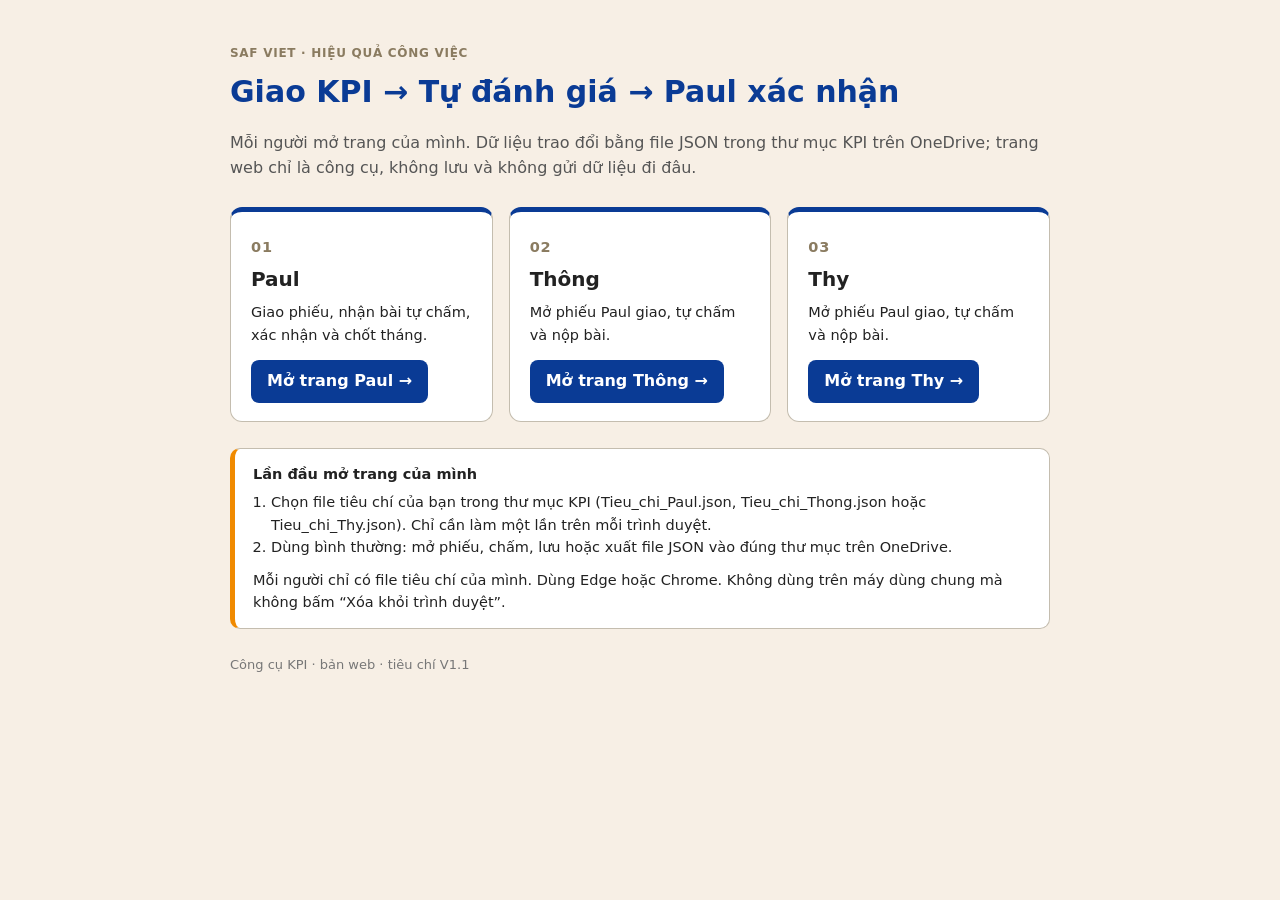
==== index.html @ eeefcd29 "SAF Viet KPI 3.1.0: cong cu web trong, khong chua tieu chi" ====
<!doctype html>
<html lang="vi"><head><meta charset="utf-8"><meta name="viewport" content="width=device-width, initial-scale=1"><meta name="robots" content="noindex,nofollow"><title>Saf Viet · KPI</title>
<style>
:root{--blue:#0A3B95;--taupe:#8A7B60;--line:#C4BDAF;--cream:#F7EFE5}
*{box-sizing:border-box}body{margin:0;background:var(--cream);color:#222;font:16px/1.55 Lato,system-ui,sans-serif}
main{max-width:860px;margin:0 auto;padding:44px 20px 60px}
.eyebrow{color:var(--taupe);font-weight:700;letter-spacing:.06em;text-transform:uppercase;font-size:12px;margin:0}
h1{color:var(--blue);margin:6px 0 8px;font-size:30px}.muted{color:#555}
.cards{display:grid;grid-template-columns:repeat(auto-fit,minmax(230px,1fr));gap:16px;margin:26px 0}
.card{background:#fff;border:1px solid var(--line);border-top:5px solid var(--blue);border-radius:12px;padding:18px 20px}
.card h2{margin:2px 0 6px;font-size:20px}.card p{margin:6px 0;font-size:14.5px}
a.go{display:inline-block;margin-top:8px;background:var(--blue);color:#fff;text-decoration:none;font-weight:700;padding:9px 16px;border-radius:8px}
.note{background:#fff;border:1px solid var(--line);border-left:5px solid #F08A00;border-radius:10px;padding:14px 18px;font-size:14.5px}
.note ol{margin:6px 0 0 18px;padding:0}footer{margin-top:26px;color:#777;font-size:13px}
</style></head><body><main>
<p class="eyebrow">Saf Viet · Hiệu quả công việc</p>
<h1>Giao KPI → Tự đánh giá → Paul xác nhận</h1>
<p class="muted">Mỗi người mở trang của mình. Dữ liệu trao đổi bằng file JSON trong thư mục KPI trên OneDrive; trang web chỉ là công cụ, không lưu và không gửi dữ liệu đi đâu.</p>
<div class="cards">
<div class="card"><p class="eyebrow">01</p><h2>Paul</h2><p>Giao phiếu, nhận bài tự chấm, xác nhận và chốt tháng.</p><a class="go" href="paul.html">Mở trang Paul →</a></div>
<div class="card"><p class="eyebrow">02</p><h2>Thông</h2><p>Mở phiếu Paul giao, tự chấm và nộp bài.</p><a class="go" href="thong.html">Mở trang Thông →</a></div>
<div class="card"><p class="eyebrow">03</p><h2>Thy</h2><p>Mở phiếu Paul giao, tự chấm và nộp bài.</p><a class="go" href="thy.html">Mở trang Thy →</a></div>
</div>
<div class="note"><b>Lần đầu mở trang của mình</b>
<ol><li>Chọn file tiêu chí của bạn trong thư mục KPI (Tieu_chi_Paul.json, Tieu_chi_Thong.json hoặc Tieu_chi_Thy.json). Chỉ cần làm một lần trên mỗi trình duyệt.</li><li>Dùng bình thường: mở phiếu, chấm, lưu hoặc xuất file JSON vào đúng thư mục trên OneDrive.</li></ol>
<p style="margin:10px 0 0">Mỗi người chỉ có file tiêu chí của mình. Dùng Edge hoặc Chrome. Không dùng trên máy dùng chung mà không bấm “Xóa khỏi trình duyệt”.</p></div>
<footer>Công cụ KPI · bản web · tiêu chí V1.1</footer>
</main></body></html>
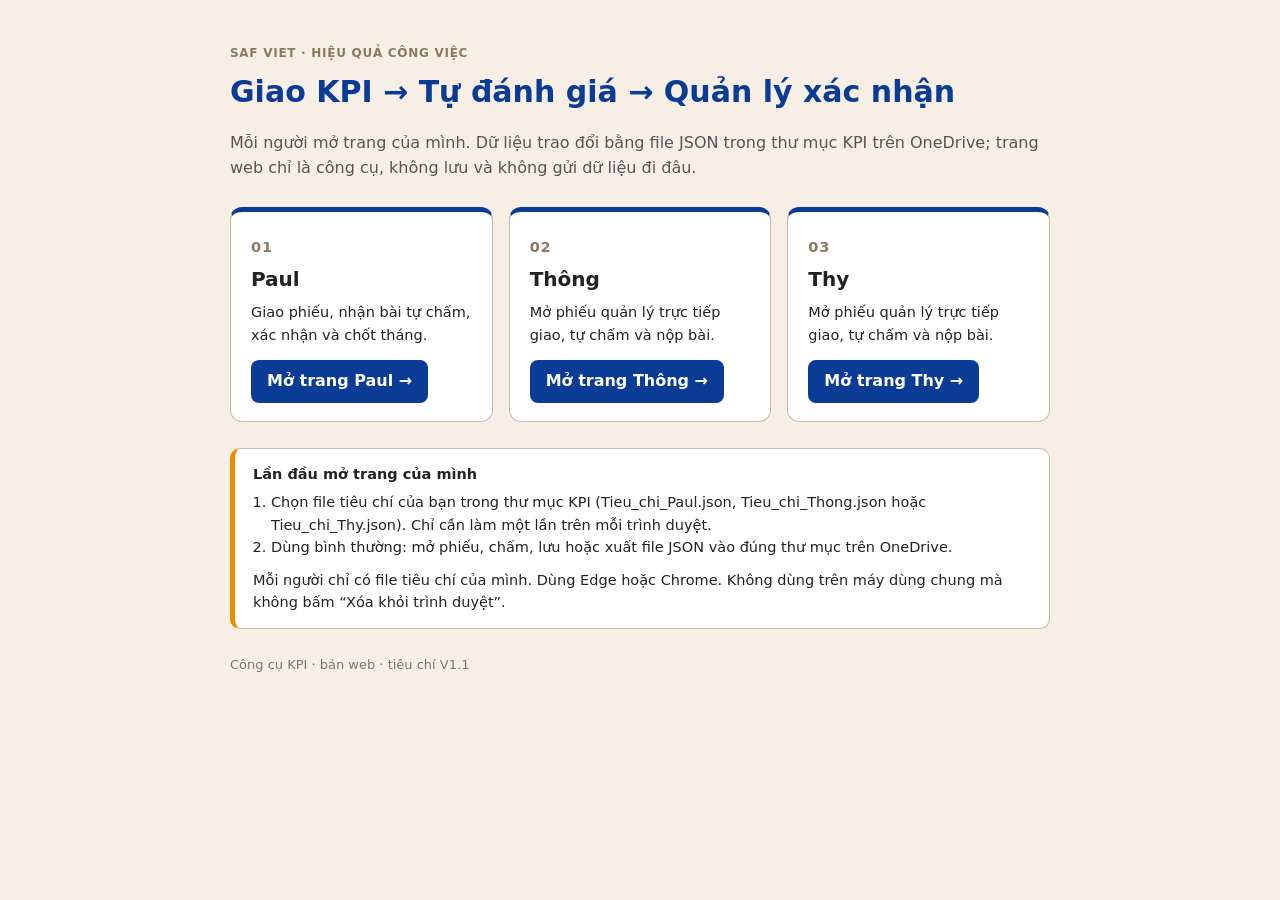
==== commit e92425c8: "Add files via upload" ====
--- a/index.html
+++ b/index.html
@@ -14,12 +14,12 @@
 .note ol{margin:6px 0 0 18px;padding:0}footer{margin-top:26px;color:#777;font-size:13px}
 </style></head><body><main>
 <p class="eyebrow">Saf Viet · Hiệu quả công việc</p>
-<h1>Giao KPI → Tự đánh giá → Paul xác nhận</h1>
+<h1>Giao KPI → Tự đánh giá → Quản lý xác nhận</h1>
 <p class="muted">Mỗi người mở trang của mình. Dữ liệu trao đổi bằng file JSON trong thư mục KPI trên OneDrive; trang web chỉ là công cụ, không lưu và không gửi dữ liệu đi đâu.</p>
 <div class="cards">
 <div class="card"><p class="eyebrow">01</p><h2>Paul</h2><p>Giao phiếu, nhận bài tự chấm, xác nhận và chốt tháng.</p><a class="go" href="paul.html">Mở trang Paul →</a></div>
-<div class="card"><p class="eyebrow">02</p><h2>Thông</h2><p>Mở phiếu Paul giao, tự chấm và nộp bài.</p><a class="go" href="thong.html">Mở trang Thông →</a></div>
-<div class="card"><p class="eyebrow">03</p><h2>Thy</h2><p>Mở phiếu Paul giao, tự chấm và nộp bài.</p><a class="go" href="thy.html">Mở trang Thy →</a></div>
+<div class="card"><p class="eyebrow">02</p><h2>Thông</h2><p>Mở phiếu quản lý trực tiếp giao, tự chấm và nộp bài.</p><a class="go" href="thong.html">Mở trang Thông →</a></div>
+<div class="card"><p class="eyebrow">03</p><h2>Thy</h2><p>Mở phiếu quản lý trực tiếp giao, tự chấm và nộp bài.</p><a class="go" href="thy.html">Mở trang Thy →</a></div>
 </div>
 <div class="note"><b>Lần đầu mở trang của mình</b>
 <ol><li>Chọn file tiêu chí của bạn trong thư mục KPI (Tieu_chi_Paul.json, Tieu_chi_Thong.json hoặc Tieu_chi_Thy.json). Chỉ cần làm một lần trên mỗi trình duyệt.</li><li>Dùng bình thường: mở phiếu, chấm, lưu hoặc xuất file JSON vào đúng thư mục trên OneDrive.</li></ol>
